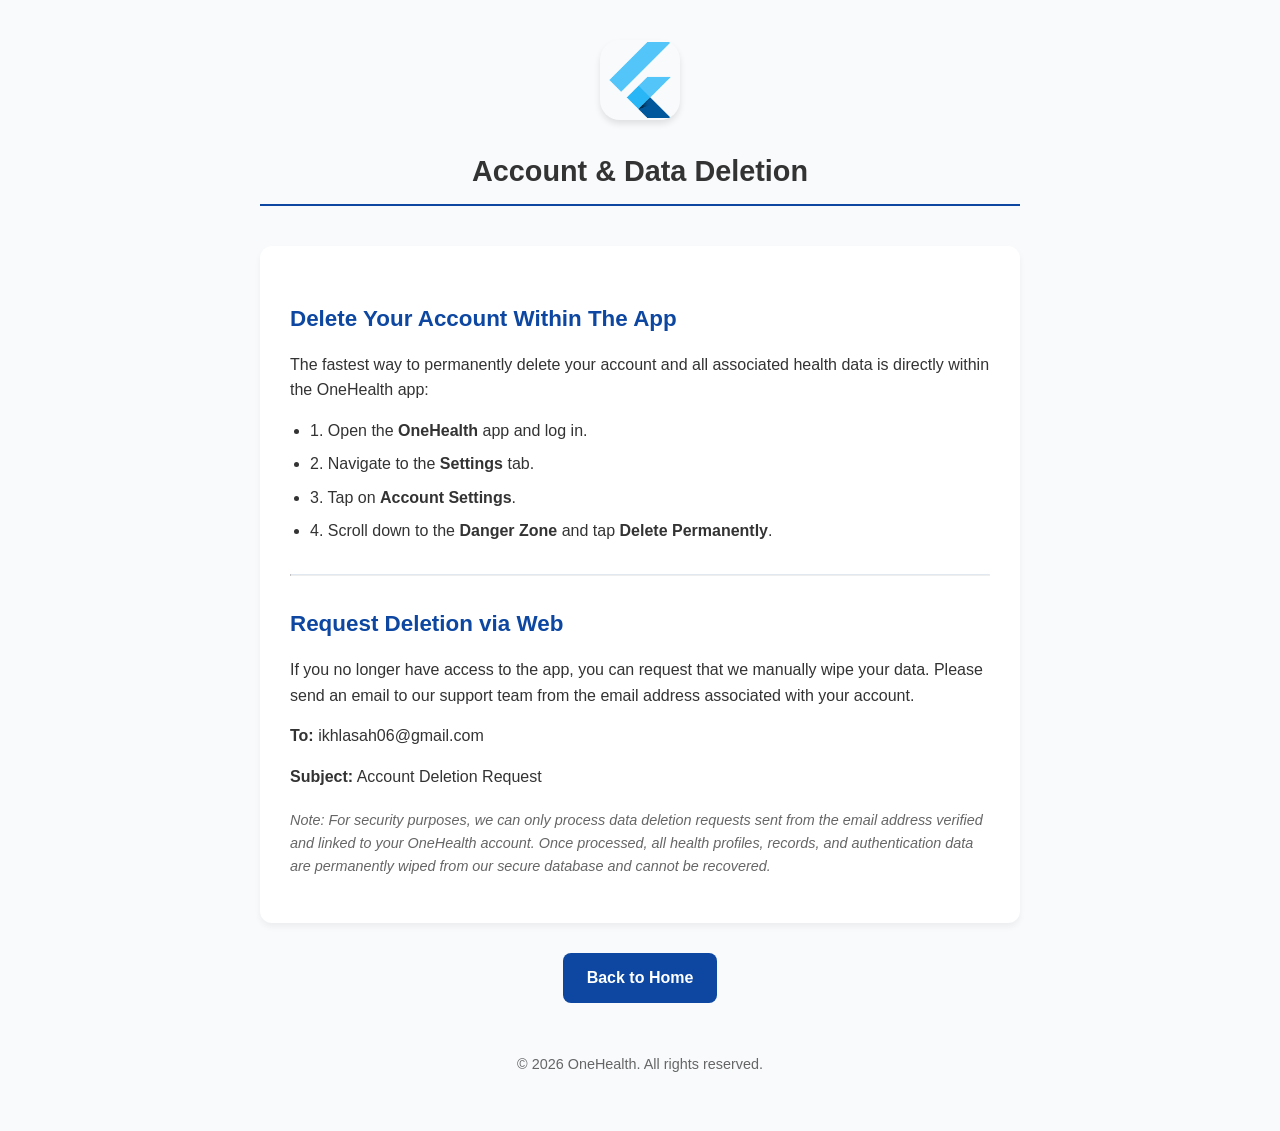
==== delete-account.html @ 4bd0c8f2 "feat: initial commit of legal documents for play store compliance" ====
<!DOCTYPE html>
<html lang="en">
<head>
    <meta charset="UTF-8">
    <meta name="viewport" content="width=device-width, initial-scale=1.0">
    <title>Data Deletion Request - OneHealth</title>
    <link rel="stylesheet" href="style.css">
</head>
<body>
    <div class="container">
        <header class="header">
            <a href="index.html">
                <img src="assets/logo.png" alt="OneHealth Logo" class="logo">
            </a>
            <h1 class="page-title">Account & Data Deletion</h1>
        </header>

        <div class="card">
            <h2>Delete Your Account Within The App</h2>
            <p>The fastest way to permanently delete your account and all associated health data is directly within the OneHealth app:</p>
            <ul>
                <li>1. Open the <strong>OneHealth</strong> app and log in.</li>
                <li>2. Navigate to the <strong>Settings</strong> tab.</li>
                <li>3. Tap on <strong>Account Settings</strong>.</li>
                <li>4. Scroll down to the <strong>Danger Zone</strong> and tap <strong>Delete Permanently</strong>.</li>
            </ul>

            <hr style="margin: 30px 0; border-top: 1px solid #E2E8F0;">

            <h2>Request Deletion via Web</h2>
            <p>If you no longer have access to the app, you can request that we manually wipe your data. Please send an email to our support team from the email address associated with your account.</p>
            
            <p><strong>To:</strong> ikhlasah06@gmail.com</p>
            <p><strong>Subject:</strong> Account Deletion Request</p>
            
            <p style="margin-top: 20px; font-size: 0.9rem; color: #666;">
                <em>Note: For security purposes, we can only process data deletion requests sent from the email address verified and linked to your OneHealth account. Once processed, all health profiles, records, and authentication data are permanently wiped from our secure database and cannot be recovered.</em>
            </p>
        </div>

        <div style="text-align: center; margin-bottom: 20px;">
            <a href="index.html" class="btn">Back to Home</a>
        </div>

        <footer class="footer">
            <p>&copy; 2026 OneHealth. All rights reserved.</p>
        </footer>
    </div>
</body>
</html>
---- style.css ----
:root {
    --primary-color: #0D47A1;
    --secondary-color: #2196F3;
    --text-color: #333333;
    --bg-color: #f8fafc;
    --card-bg: #ffffff;
}

* { margin: 0; padding: 0; box-sizing: border-box; }
body { font-family: -apple-system, BlinkMacSystemFont, "Segoe UI", Roboto, Helvetica, Arial, sans-serif; line-height: 1.6; color: var(--text-color); background-color: var(--bg-color); }
.container { max-width: 800px; margin: 0 auto; padding: 40px 20px; }
.header { text-align: center; margin-bottom: 40px; }
.logo { width: 80px; height: 80px; margin-bottom: 20px; border-radius: 20px; box-shadow: 0 4px 6px rgba(0,0,0,0.1); }
.app-title { color: var(--primary-color); font-size: 2.5rem; margin-bottom: 10px; }
.page-title { color: var(--text-color); font-size: 1.8rem; margin-bottom: 30px; border-bottom: 2px solid var(--primary-color); padding-bottom: 10px; }
.card { background-color: var(--card-bg); border-radius: 12px; padding: 30px; box-shadow: 0 4px 6px rgba(0,0,0,0.05); margin-bottom: 30px; }
h2 { color: var(--primary-color); margin-top: 25px; margin-bottom: 15px; font-size: 1.4rem; }
p, ul { margin-bottom: 15px; }
ul { padding-left: 20px; }
li { margin-bottom: 8px; }
a { color: var(--secondary-color); text-decoration: none; }
a:hover { text-decoration: underline; }
.btn { display: inline-block; background-color: var(--primary-color); color: white; padding: 12px 24px; border-radius: 8px; text-decoration: none; font-weight: bold; transition: background-color 0.2s; border: none; cursor: pointer; font-size: 1rem; }
.btn:hover { background-color: var(--secondary-color); text-decoration: none; }
.footer { text-align: center; margin-top: 50px; font-size: 0.9rem; color: #666; }
.nav-links { display: flex; justify-content: center; gap: 20px; margin-bottom: 40px; flex-wrap: wrap; }
.nav-link { background-color: var(--card-bg); padding: 15px 25px; border-radius: 8px; box-shadow: 0 2px 4px rgba(0,0,0,0.05); font-weight: 600; color: var(--primary-color); transition: transform 0.2s; }
.nav-link:hover { transform: translateY(-2px); text-decoration: none; }
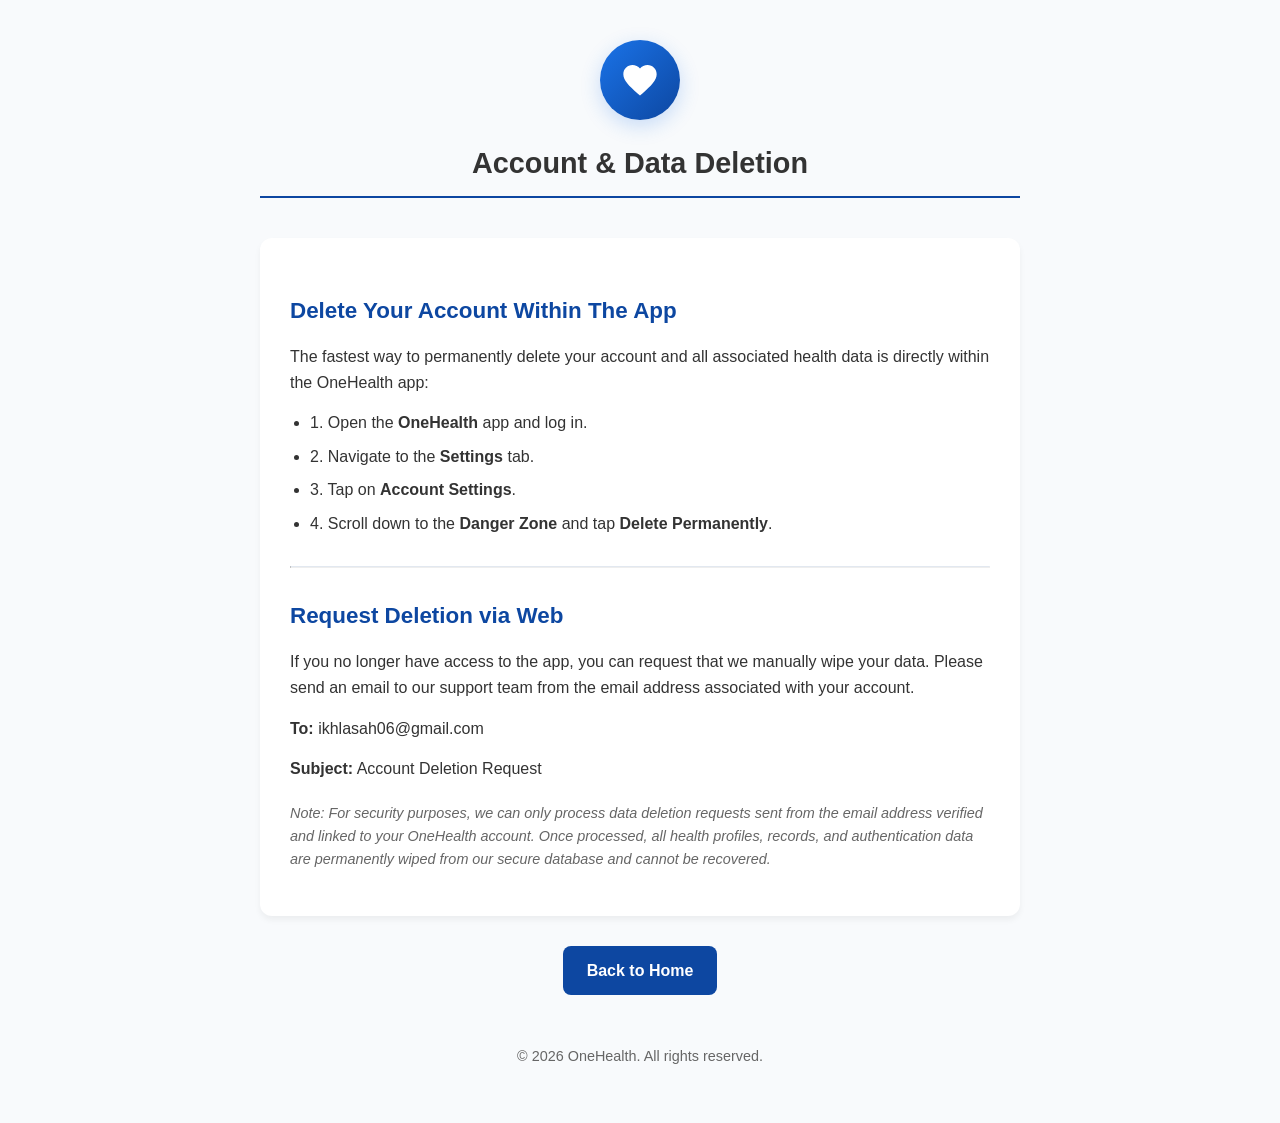
==== commit 9b97862b: "fix: replace flutter icon with css drawn heart logo" ====
--- a/delete-account.html
+++ b/delete-account.html
@@ -10,7 +10,7 @@
     <div class="container">
         <header class="header">
             <a href="index.html">
-                <img src="assets/logo.png" alt="OneHealth Logo" class="logo">
+                <div class="logo-circle"><svg xmlns="http://www.w3.org/2000/svg" viewBox="0 0 24 24" fill="white" width="40px" height="40px"><path d="M12 21.35l-1.45-1.32C5.4 15.36 2 12.28 2 8.5 2 5.42 4.42 3 7.5 3c1.74 0 3.41.81 4.5 2.09C13.09 3.81 14.76 3 16.5 3 19.58 3 22 5.42 22 8.5c0 3.78-3.4 6.86-8.55 11.54L12 21.35z"/></svg></div>
             </a>
             <h1 class="page-title">Account & Data Deletion</h1>
         </header>
--- a/style.css
+++ b/style.css
@@ -10,7 +10,7 @@
 body { font-family: -apple-system, BlinkMacSystemFont, "Segoe UI", Roboto, Helvetica, Arial, sans-serif; line-height: 1.6; color: var(--text-color); background-color: var(--bg-color); }
 .container { max-width: 800px; margin: 0 auto; padding: 40px 20px; }
 .header { text-align: center; margin-bottom: 40px; }
-.logo { width: 80px; height: 80px; margin-bottom: 20px; border-radius: 20px; box-shadow: 0 4px 6px rgba(0,0,0,0.1); }
+.logo-circle { width: 80px; height: 80px; margin: 0 auto 20px auto; border-radius: 50%; background: linear-gradient(to bottom right, #1A73E8, #0D47A1); box-shadow: 0 6px 20px rgba(26, 115, 232, 0.22); display: flex; align-items: center; justify-content: center; }
 .app-title { color: var(--primary-color); font-size: 2.5rem; margin-bottom: 10px; }
 .page-title { color: var(--text-color); font-size: 1.8rem; margin-bottom: 30px; border-bottom: 2px solid var(--primary-color); padding-bottom: 10px; }
 .card { background-color: var(--card-bg); border-radius: 12px; padding: 30px; box-shadow: 0 4px 6px rgba(0,0,0,0.05); margin-bottom: 30px; }
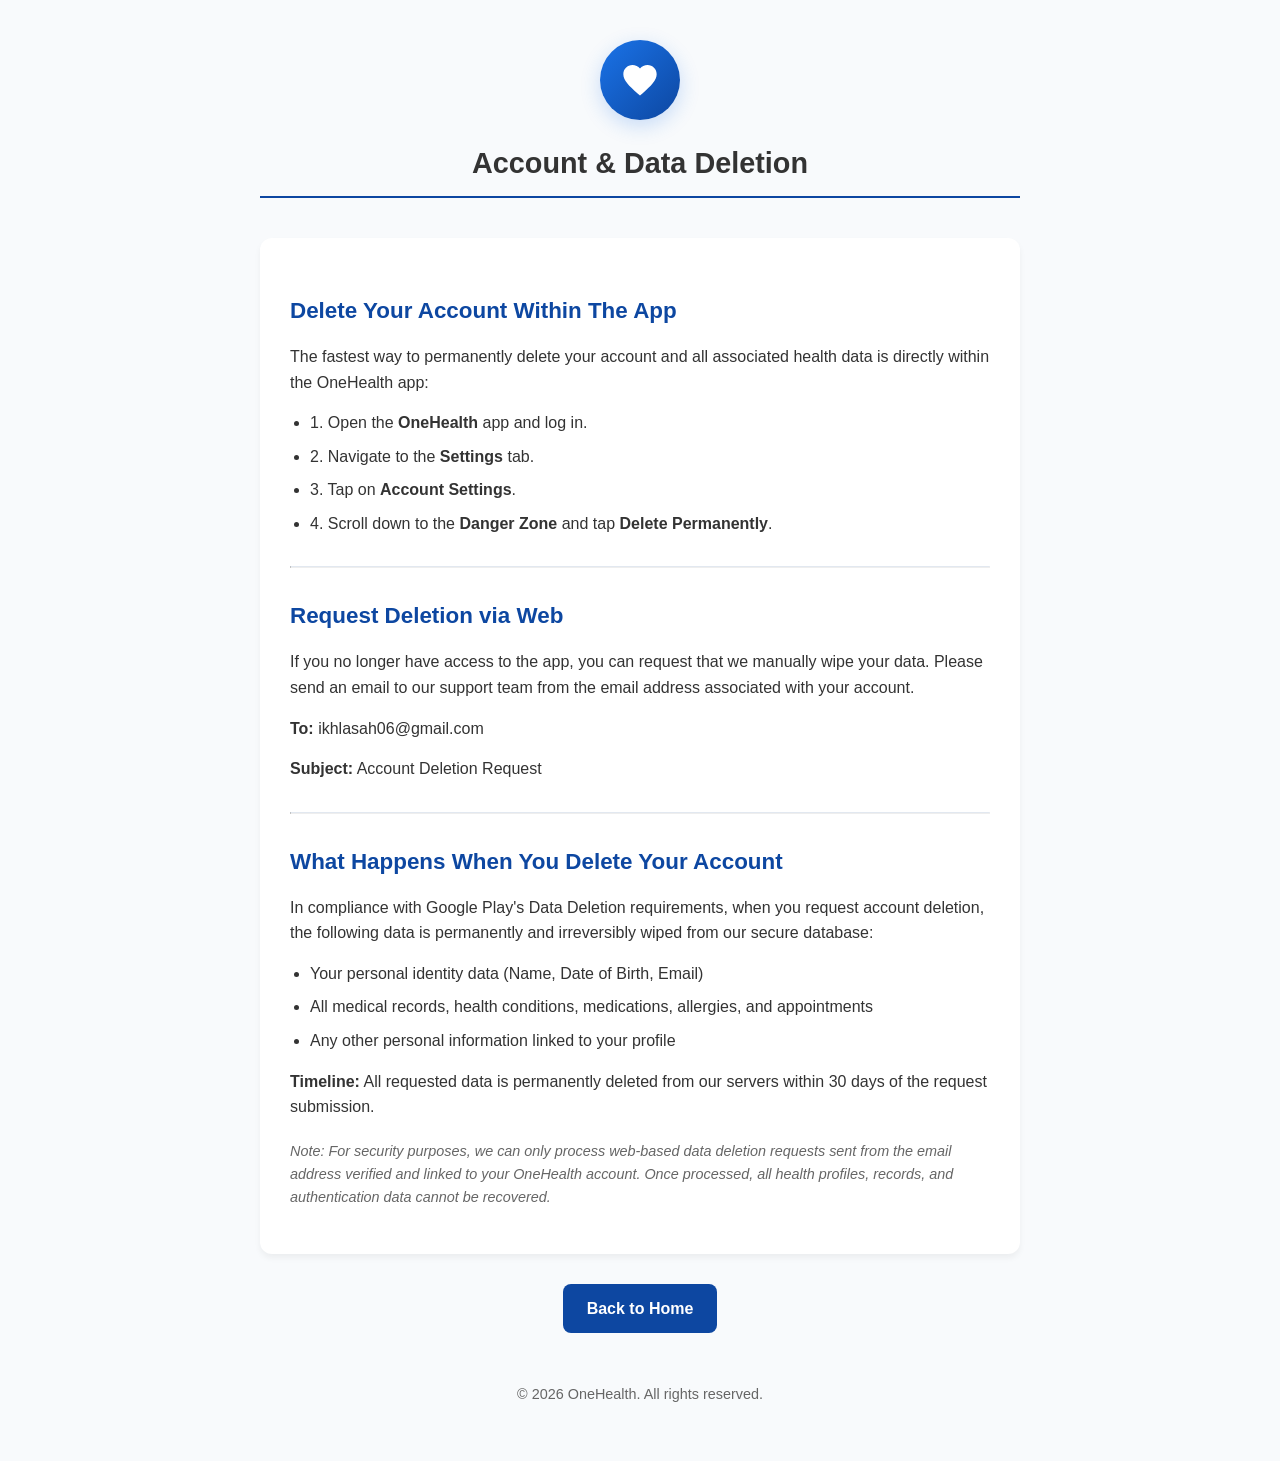
==== commit 404f1a23: "docs: update policies for HIPAA and Google Play compliance" ====
--- a/delete-account.html
+++ b/delete-account.html
@@ -4,7 +4,7 @@
     <meta charset="UTF-8">
     <meta name="viewport" content="width=device-width, initial-scale=1.0">
     <title>Data Deletion Request - OneHealth</title>
-    <link rel="stylesheet" href="style.css">
+    <link rel="stylesheet" href="style.css?v=2">
 </head>
 <body>
     <div class="container">
@@ -32,9 +32,20 @@
             
             <p><strong>To:</strong> ikhlasah06@gmail.com</p>
             <p><strong>Subject:</strong> Account Deletion Request</p>
+
+            <hr style="margin: 30px 0; border-top: 1px solid #E2E8F0;">
+
+            <h2>What Happens When You Delete Your Account</h2>
+            <p>In compliance with Google Play's Data Deletion requirements, when you request account deletion, the following data is permanently and irreversibly wiped from our secure database:</p>
+            <ul>
+                <li>Your personal identity data (Name, Date of Birth, Email)</li>
+                <li>All medical records, health conditions, medications, allergies, and appointments</li>
+                <li>Any other personal information linked to your profile</li>
+            </ul>
+            <p><strong>Timeline:</strong> All requested data is permanently deleted from our servers within 30 days of the request submission.</p>
             
             <p style="margin-top: 20px; font-size: 0.9rem; color: #666;">
-                <em>Note: For security purposes, we can only process data deletion requests sent from the email address verified and linked to your OneHealth account. Once processed, all health profiles, records, and authentication data are permanently wiped from our secure database and cannot be recovered.</em>
+                <em>Note: For security purposes, we can only process web-based data deletion requests sent from the email address verified and linked to your OneHealth account. Once processed, all health profiles, records, and authentication data cannot be recovered.</em>
             </p>
         </div>
 
